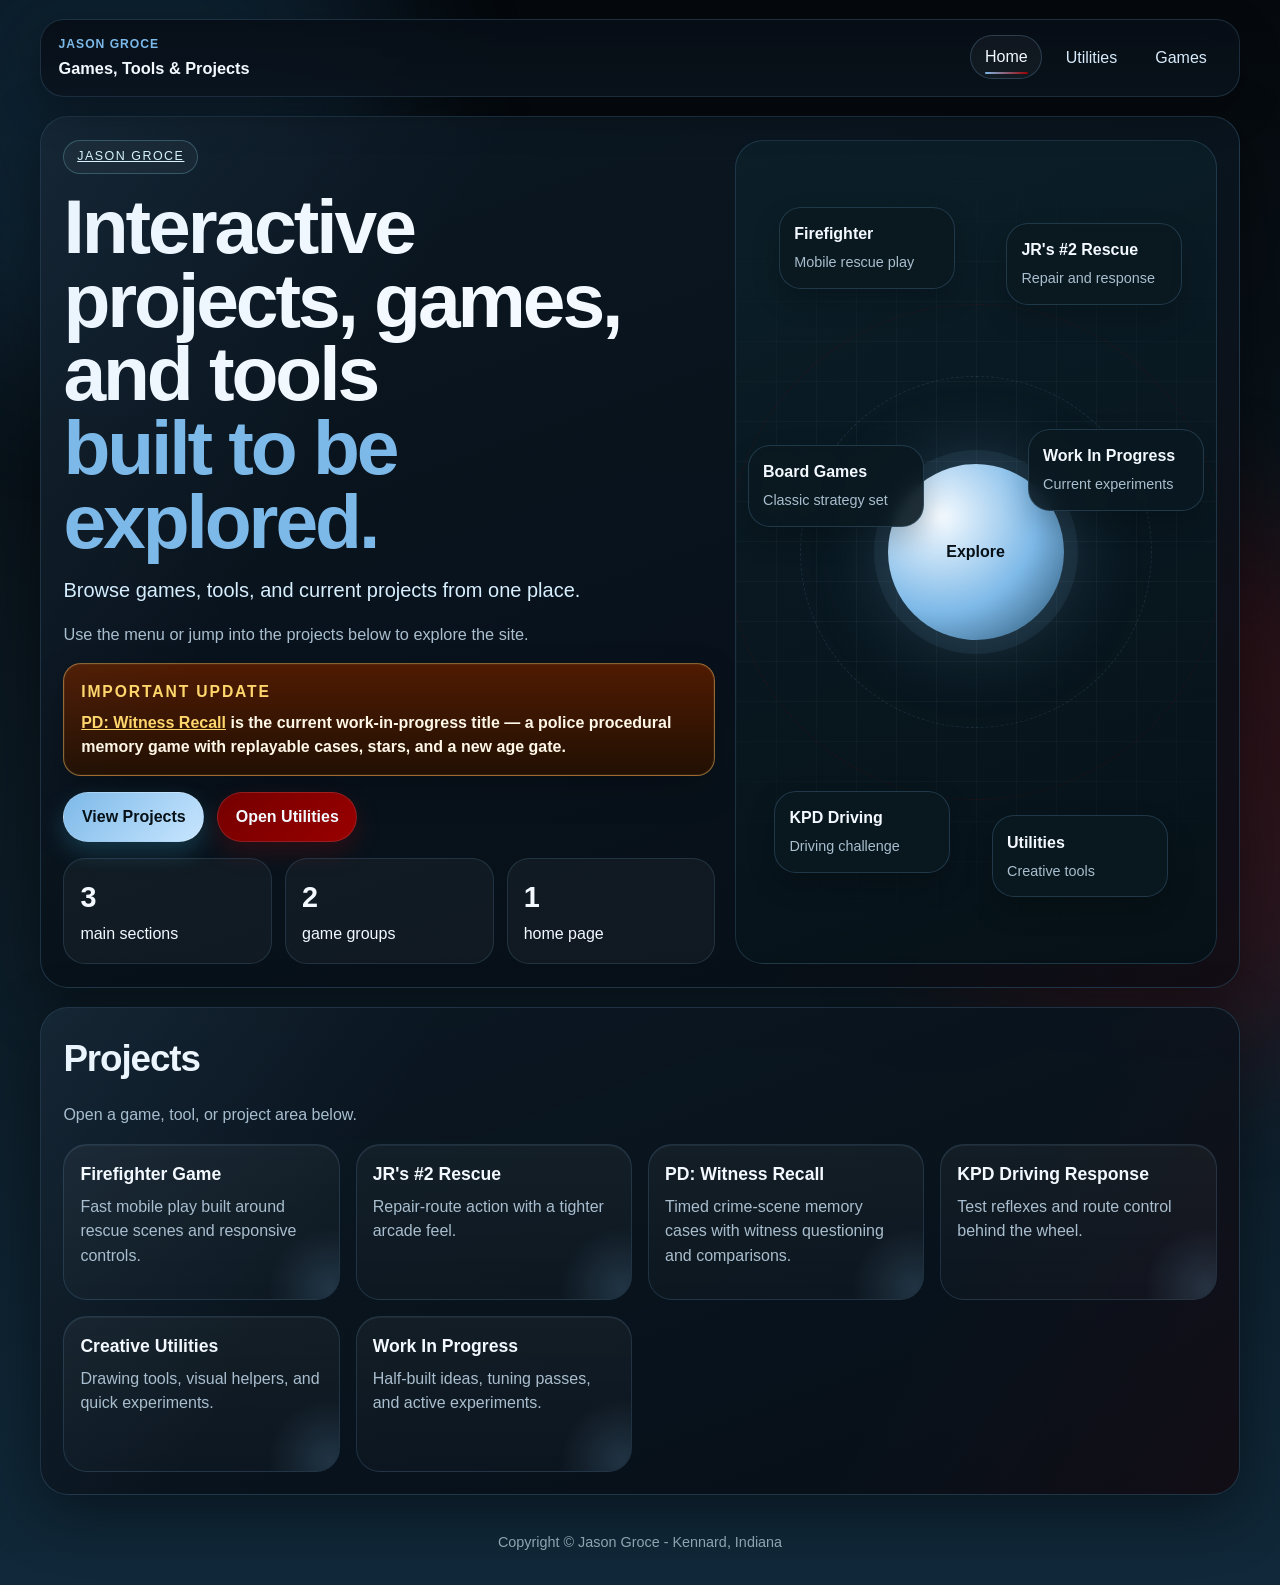
==== index.html @ 5be27816 "Update home nav and PD Witness Recall" ====
<!doctype html>
<html lang="en">
  <head>
    <meta charset="UTF-8" />
    <meta name="viewport" content="width=device-width, initial-scale=1.0" />
    <title>Jason Groce | Work In Progress, Games, and Experiments</title>
    <link rel="stylesheet" href="assets/css/site.css?v=20260416" />
    <style>
      .home-shell {
        display: grid;
        gap: 1.2rem;
      }

      .hero {
        min-height: 78vh;
        display: grid;
        grid-template-columns: minmax(0, 1.15fr) minmax(280px, 0.85fr);
        gap: 1.2rem;
        align-items: stretch;
      }

      .hero-copy {
        display: grid;
        gap: 1rem;
        align-content: start;
      }

      .eyebrow {
        display: inline-flex;
        align-items: center;
        gap: 0.6rem;
        width: fit-content;
        padding: 0.4rem 0.8rem;
        border-radius: 999px;
        border: 1px solid rgba(140, 240, 255, 0.24);
        color: #ddf8ff;
        background: rgba(255, 255, 255, 0.04);
        text-transform: uppercase;
        letter-spacing: 0.12em;
        font-size: 0.78rem;
      }

      .hero h1 span {
        display: block;
        color: var(--accent);
      }

      .hero-actions {
        display: flex;
        flex-wrap: wrap;
        gap: 0.8rem;
      }

        .hero-note {
          max-width: 48rem;
          font-size: 1.02rem;
        }

        .update-card {
          display: grid;
          gap: 0.45rem;
          padding: 1rem 1.05rem;
          border-radius: 18px;
          border: 1px solid rgba(255, 204, 102, 0.45);
          background: linear-gradient(180deg, rgba(84, 28, 0, 0.95), rgba(34, 16, 3, 0.98));
          box-shadow: 0 0 0 1px rgba(255, 255, 255, 0.05) inset, 0 14px 34px rgba(0,0,0,0.22);
        }

        .update-card strong {
          font-size: 0.98rem;
          letter-spacing: 0.12em;
          text-transform: uppercase;
          color: #ffd66b;
        }

        .update-card span {
          color: #fff7e7;
          line-height: 1.5;
          font-weight: 700;
        }

        .update-card a {
          color: #ffd66b;
          text-decoration: underline;
        }

        .menu-group {
          position: relative;
        }

        .menu-group > a {
          display: inline-flex;
          align-items: center;
          gap: 0.35rem;
        }

        .submenu {
          position: absolute;
          top: calc(100% + 0.45rem);
          left: 0;
          min-width: 15rem;
          display: grid;
          gap: 0.35rem;
          padding: 0.65rem;
          border-radius: 14px;
          border: 1px solid rgba(255,255,255,0.08);
          background: rgba(8, 16, 28, 0.98);
          box-shadow: 0 18px 40px rgba(0,0,0,0.3);
          opacity: 0;
          visibility: hidden;
          transform: translateY(-4px);
          transition: opacity .16s ease, transform .16s ease, visibility .16s ease;
          z-index: 20;
        }

        .menu-group:hover .submenu,
        .menu-group:focus-within .submenu {
          opacity: 1;
          visibility: visible;
          transform: translateY(0);
        }

        .submenu a {
          padding: 0.5rem 0.65rem;
          border-radius: 10px;
          color: var(--text);
          text-decoration: none;
          background: rgba(255,255,255,0.04);
        }

        .submenu a:hover {
          background: rgba(134,213,255,0.12);
        }

      .signal-map {
        position: relative;
        min-height: 100%;
        border-radius: 28px;
        background:
          radial-gradient(circle at 50% 48%, rgba(125, 185, 232, 0.12), transparent 0 10rem),
          linear-gradient(160deg, rgba(12, 31, 41, 0.95), rgba(6, 18, 24, 0.96));
        border: 1px solid rgba(125, 185, 232, 0.18);
        overflow: hidden;
      }

      .signal-map::before {
        content: "";
        position: absolute;
        inset: 0;
        background-image:
          linear-gradient(rgba(255,255,255,0.035) 1px, transparent 1px),
          linear-gradient(90deg, rgba(255,255,255,0.035) 1px, transparent 1px);
        background-size: 40px 40px;
        mask-image: radial-gradient(circle at center, #000 35%, transparent 88%);
      }

      .core-node {
        position: absolute;
        top: 50%;
        left: 50%;
        width: 11rem;
        height: 11rem;
        transform: translate(-50%, -50%);
        border-radius: 50%;
        display: grid;
        place-items: center;
        text-align: center;
        padding: 1rem;
        color: #061016;
        font-weight: 700;
        background:
          radial-gradient(circle at 30% 30%, #f6fbff, #7db9e8 55%, #234b68 100%);
        box-shadow: 0 0 0 14px rgba(125, 185, 232, 0.08), 0 0 80px rgba(125, 185, 232, 0.26);
        z-index: 2;
      }

      .orbit {
        position: absolute;
        inset: 50% auto auto 50%;
        width: 22rem;
        height: 22rem;
        transform: translate(-50%, -50%);
        border: 1px dashed rgba(125, 185, 232, 0.14);
        border-radius: 50%;
        animation: spin 18s linear infinite;
      }

      .orbit.two {
        width: 31rem;
        height: 31rem;
        animation-direction: reverse;
        animation-duration: 24s;
        border-color: rgba(153, 0, 0, 0.18);
      }

      .nav-pod {
        position: absolute;
        width: 11rem;
        padding: 0.9rem;
        border-radius: 22px;
        text-decoration: none;
        color: var(--text);
        background: rgba(10, 25, 33, 0.9);
        border: 1px solid rgba(125, 185, 232, 0.2);
        box-shadow: 0 12px 28px rgba(0, 0, 0, 0.2);
        z-index: 3;
        backdrop-filter: blur(6px);
        transition: transform 180ms ease, border-color 180ms ease, background 180ms ease;
      }

      .nav-pod:hover {
        transform: scale(1.04);
        border-color: rgba(125, 185, 232, 0.5);
        background: rgba(17, 39, 50, 0.96);
      }

      .nav-pod strong {
        display: block;
        margin-bottom: 0.25rem;
        font-size: 1rem;
      }

      .nav-pod span {
        display: block;
        color: var(--muted);
        font-size: 0.9rem;
      }

      .pod-1 { top: 8%; left: 9%; }
      .pod-2 { top: 10%; right: 7%; }
      .pod-3 { bottom: 11%; left: 8%; }
      .pod-4 { bottom: 8%; right: 10%; }
      .pod-5 { top: 37%; left: 2.5%; }
      .pod-6 { top: 35%; right: 2.5%; }

      .stack {
        display: grid;
        gap: 1rem;
      }

      .mini-grid {
        display: grid;
        grid-template-columns: repeat(auto-fit, minmax(180px, 1fr));
        gap: 0.9rem;
      }

      .stat-bar {
        display: grid;
        grid-template-columns: repeat(3, minmax(0, 1fr));
        gap: 0.8rem;
      }

      .stat {
        padding: 1rem;
        border-radius: 22px;
        background: rgba(255,255,255,0.04);
        border: 1px solid rgba(125, 185, 232, 0.16);
      }

      .stat strong {
        display: block;
        font-size: 1.8rem;
        margin-bottom: 0.2rem;
      }

      .pulse {
        animation: pulse 2.8s ease-in-out infinite;
      }

      @keyframes spin {
        from { transform: translate(-50%, -50%) rotate(0deg); }
        to { transform: translate(-50%, -50%) rotate(360deg); }
      }

      @keyframes pulse {
        0%, 100% { transform: translateY(0); }
        50% { transform: translateY(-4px); }
      }

      @media (max-width: 920px) {
        .hero {
          grid-template-columns: 1fr;
        }

        .signal-map {
          min-height: 42rem;
        }

        .stat-bar {
          grid-template-columns: 1fr;
        }
      }

      @media (max-width: 640px) {
        .signal-map {
          min-height: 48rem;
        }

        .nav-pod {
          width: 9.2rem;
          padding: 0.8rem;
        }

        .pod-1 { top: 6%; left: 4%; }
        .pod-2 { top: 6%; right: 4%; }
        .pod-3 { bottom: 18%; left: 4%; }
        .pod-4 { bottom: 18%; right: 4%; }
        .pod-5 { top: 68%; left: 9%; }
        .pod-6 { top: 68%; right: 9%; }
      }
    </style>
  </head>
  <body>
    <main class="content home-shell">
      <header class="site-header">
        <a class="brand-lockup" href="index.html">
          <strong>Jason Groce</strong>
          <span>Games, Tools & Projects</span>
        </a>
          <nav class="site-menu" aria-label="Primary">
          <a class="menu-link active" href="index.html">Home</a>
          <a class="menu-link" href="utilities/index.html">Utilities</a>
          <div class="menu-group">
            <a class="menu-link" href="games/index.html">Games</a>
            <div class="submenu" aria-label="Games submenu">
              <a href="games/old-school-board-games/index.html">Free to Play Board Games</a>
              <a href="games/work-in-progress/index.html">Free to Play Online Games</a>
            </div>
          </div>
          </nav>
      </header>
      <section class="panel hero">
        <div class="hero-copy">
          <a class="eyebrow pulse" href="mailto:jason@jasongroce.com">Jason Groce</a>
          <h1>Interactive projects, games, and tools <span>built to be explored.</span></h1>
          <p class="subtitle">Browse games, tools, and current projects from one place.</p>
          <p class="hero-note">Use the menu or jump into the projects below to explore the site.</p>
          <div class="update-card" aria-label="Latest update">
            <strong>Important Update</strong>
            <span><a href="games/pd-witness-recall/index.html">PD: Witness Recall</a> is the current work-in-progress title — a police procedural memory game with replayable cases, stars, and a new age gate.</span>
          </div>
          <div class="hero-actions">
            <a class="btn" href="#launch-grid">View Projects</a>
            <a class="btn alt" href="utilities/index.html">Open Utilities</a>
          </div>
          <div class="stat-bar">
            <div class="stat"><strong>3</strong><span>main sections</span></div>
            <div class="stat"><strong>2</strong><span>game groups</span></div>
            <div class="stat"><strong>1</strong><span>home page</span></div>
          </div>
        </div>
        <div class="signal-map" aria-label="Animated site navigation map">
          <div class="orbit"></div>
          <div class="orbit two"></div>
          <div class="core-node">Explore</div>
          <a class="nav-pod pod-1" href="games/firefighter-game/mobile.html"><strong>Firefighter</strong><span>Mobile rescue play</span></a>
          <a class="nav-pod pod-2" href="games/game-01/index.html"><strong>JR's #2 Rescue</strong><span>Repair and response</span></a>
          <a class="nav-pod pod-3" href="Game2/index.html"><strong>KPD Driving</strong><span>Driving challenge</span></a>
          <a class="nav-pod pod-4" href="utilities/index.html"><strong>Utilities</strong><span>Creative tools</span></a>
          <a class="nav-pod pod-5" href="games/old-school-board-games/index.html"><strong>Board Games</strong><span>Classic strategy set</span></a>
          <a class="nav-pod pod-6" href="games/work-in-progress/index.html"><strong>Work In Progress</strong><span>Current experiments</span></a>
        </div>
      </section>

      <section class="panel stack" id="launch-grid">
        <h2>Projects</h2>
        <p>Open a game, tool, or project area below.</p>
        <div class="projects-grid">
          <a class="card" href="games/firefighter-game/mobile.html"><h3>Firefighter Game</h3><p>Fast mobile play built around rescue scenes and responsive controls.</p></a>
          <a class="card" href="games/game-01/index.html"><h3>JR's #2 Rescue</h3><p>Repair-route action with a tighter arcade feel.</p></a>
          <a class="card" href="games/pd-witness-recall/index.html"><h3>PD: Witness Recall</h3><p>Timed crime-scene memory cases with witness questioning and comparisons.</p></a>
          <a class="card" href="Game2/index.html"><h3>KPD Driving Response</h3><p>Test reflexes and route control behind the wheel.</p></a>
          <a class="card" href="utilities/index.html"><h3>Creative Utilities</h3><p>Drawing tools, visual helpers, and quick experiments.</p></a>
          <a class="card" href="games/work-in-progress/index.html"><h3>Work In Progress</h3><p>Half-built ideas, tuning passes, and active experiments.</p></a>
        </div>
      </section>

      <footer class="copyright">Copyright &copy; Jason Groce - Kennard, Indiana</footer>
    </main>
  </body>
</html>
---- assets/css/site.css ----
:root {
  --bg: #05090d;
  --bg-2: #0b1821;
  --bg-3: #102839;
  --panel: rgba(7, 15, 23, 0.86);
  --panel-strong: rgba(10, 20, 30, 0.95);
  --text: #f3f9ff;
  --muted: #a9bece;
  --line: rgba(107, 165, 204, 0.24);
  --accent: #7db9e8;
  --accent-2: #c8e6ff;
  --accent-3: #990000;
  --shadow: 0 18px 60px rgba(0, 0, 0, 0.42);
}

* { box-sizing: border-box; }

html { scroll-behavior: smooth; }

body {
  margin: 0;
  min-height: 100vh;
  font-family: "Trebuchet MS", "Segoe UI", sans-serif;
  color: var(--text);
  background:
    radial-gradient(circle at 12% 18%, rgba(96, 165, 218, 0.19), transparent 0 24rem),
    radial-gradient(circle at 88% 14%, rgba(153, 0, 0, 0.16), transparent 0 22rem),
    radial-gradient(circle at 50% 100%, rgba(58, 114, 160, 0.16), transparent 0 24rem),
    linear-gradient(180deg, var(--bg), var(--bg-2) 48%, var(--bg-3));
  line-height: 1.55;
  overflow-x: hidden;
}

body::before,
body::after {
  content: "";
  position: fixed;
  inset: auto;
  width: 34rem;
  height: 34rem;
  border-radius: 50%;
  filter: blur(70px);
  opacity: 0.22;
  pointer-events: none;
  z-index: -1;
}

body::before {
  top: -10rem;
  left: -9rem;
  background: #2a6ea0;
  animation: driftA 14s ease-in-out infinite alternate;
}

body::after {
  right: -10rem;
  bottom: -10rem;
  background: #990000;
  animation: driftB 18s ease-in-out infinite alternate;
}

@keyframes driftA {
  from { transform: translate3d(0, 0, 0) scale(1); }
  to { transform: translate3d(4rem, 2rem, 0) scale(1.15); }
}

@keyframes driftB {
  from { transform: translate3d(0, 0, 0) scale(1); }
  to { transform: translate3d(-3rem, -2rem, 0) scale(1.12); }
}

.content {
  width: min(1200px, calc(100vw - 2rem));
  margin: 0 auto;
  padding: 1.2rem 0 2rem;
}

.panel {
  position: relative;
  overflow: hidden;
  background:
    linear-gradient(160deg, rgba(11, 24, 35, 0.98), rgba(7, 14, 22, 0.95));
  border: 1px solid var(--line);
  border-radius: 28px;
  padding: 1.4rem;
  box-shadow: var(--shadow);
  backdrop-filter: blur(10px);
  animation: riseIn 600ms ease both;
}

.panel::before {
  content: "";
  position: absolute;
  inset: 0;
  background:
    linear-gradient(120deg, rgba(125, 185, 232, 0.09), transparent 28%, transparent 72%, rgba(153, 0, 0, 0.08));
  pointer-events: none;
}

h1 {
  margin: 0;
  font-size: clamp(2.4rem, 6vw, 5rem);
  line-height: 0.96;
  letter-spacing: -0.04em;
}

h2 {
  margin: 0;
  font-size: clamp(1.4rem, 3vw, 2.3rem);
  letter-spacing: -0.03em;
}

h3 {
  margin: 0;
  font-size: 1.1rem;
}

p {
  margin: 0;
  color: var(--muted);
}

.subtitle {
  color: #d7efff;
  font-size: clamp(1rem, 2vw, 1.25rem);
}

.projects-grid {
  display: grid;
  grid-template-columns: repeat(auto-fit, minmax(220px, 1fr));
  gap: 1rem;
}

.site-shell {
  display: grid;
  gap: 1rem;
}

.site-header {
  position: sticky;
  top: 0.85rem;
  z-index: 30;
  display: flex;
  align-items: center;
  justify-content: space-between;
  gap: 1rem;
  padding: 0.95rem 1.1rem;
  border-radius: 24px;
  background: linear-gradient(180deg, rgba(7, 14, 22, 0.92), rgba(10, 19, 29, 0.84));
  border: 1px solid rgba(125, 185, 232, 0.18);
  box-shadow: 0 14px 40px rgba(0, 0, 0, 0.28);
  backdrop-filter: blur(16px);
}

.brand-lockup {
  display: grid;
  gap: 0.1rem;
  text-decoration: none;
  color: var(--text);
}

.brand-lockup strong {
  letter-spacing: 0.08em;
  text-transform: uppercase;
  font-size: 0.76rem;
  color: var(--accent);
}

.brand-lockup span {
  font-size: 1.02rem;
  font-weight: 700;
}

.site-menu {
  display: flex;
  flex-wrap: wrap;
  justify-content: flex-end;
  gap: 0.55rem;
}

.menu-link {
  position: relative;
  text-decoration: none;
  color: #d7ebfb;
  padding: 0.55rem 0.85rem;
  border-radius: 999px;
  border: 1px solid transparent;
  transition: color 140ms ease, border-color 140ms ease, background 140ms ease, transform 140ms ease;
}

.menu-link:hover,
.menu-link.active {
  color: var(--text);
  transform: translateY(-1px);
  border-color: rgba(125, 185, 232, 0.24);
  background: rgba(255, 255, 255, 0.04);
}

.menu-link.active::after {
  content: "";
  position: absolute;
  left: 0.85rem;
  right: 0.85rem;
  bottom: 0.28rem;
  height: 2px;
  border-radius: 999px;
  background: linear-gradient(90deg, var(--accent), var(--accent-3));
}

.menu-link:focus-visible,
.brand-lockup:focus-visible,
.btn:focus-visible,
.card:focus-visible,
button:focus-visible,
select:focus-visible,
input:focus-visible,
textarea:focus-visible {
  outline: 3px solid rgba(200, 230, 255, 0.92);
  outline-offset: 3px;
}

.card {
  position: relative;
  display: block;
  text-decoration: none;
  color: var(--text);
  background: linear-gradient(180deg, rgba(255,255,255,0.045), rgba(255,255,255,0.018));
  border: 1px solid rgba(125, 185, 232, 0.16);
  border-radius: 24px;
  padding: 1rem;
  min-height: 156px;
  box-shadow: inset 0 1px 0 rgba(255,255,255,0.06);
  transition: transform 160ms ease, border-color 160ms ease, box-shadow 160ms ease, background 160ms ease;
  overflow: hidden;
  animation: riseIn 650ms ease both;
}

.card::after {
  content: "";
  position: absolute;
  inset: auto -20% -35% auto;
  width: 8rem;
  height: 8rem;
  border-radius: 50%;
  background: radial-gradient(circle, rgba(125, 185, 232, 0.18), transparent 68%);
  transition: transform 180ms ease;
}

.card:hover {
  transform: translateY(-4px) scale(1.01);
  border-color: rgba(125, 185, 232, 0.42);
  box-shadow: 0 18px 40px rgba(0, 0, 0, 0.26);
  background: linear-gradient(180deg, rgba(255,255,255,0.09), rgba(255,255,255,0.03));
}

.card:hover::after {
  transform: scale(1.15);
}

.card h3 {
  margin-bottom: 0.4rem;
}

.card p {
  color: var(--muted);
}

.btn {
  display: inline-flex;
  align-items: center;
  gap: 0.5rem;
  text-decoration: none;
  color: #061016;
  background: linear-gradient(135deg, var(--accent), var(--accent-2));
  border: 1px solid rgba(255,255,255,0.12);
  border-radius: 999px;
  padding: 0.7rem 1.1rem;
  font-weight: 700;
  box-shadow: 0 10px 24px rgba(58, 175, 217, 0.24);
  transition: transform 140ms ease, box-shadow 140ms ease, filter 140ms ease;
}

.btn:hover {
  transform: translateY(-2px);
  filter: brightness(1.03);
  box-shadow: 0 16px 28px rgba(58, 175, 217, 0.32);
}

.btn.alt {
  color: var(--text);
  background: linear-gradient(135deg, #750000, var(--accent-3));
  box-shadow: 0 10px 24px rgba(153, 0, 0, 0.24);
}

.copyright {
  margin-top: 1rem;
  text-align: center;
  font-size: 0.9rem;
  color: rgba(205, 227, 239, 0.72);
}

@keyframes riseIn {
  from {
    opacity: 0;
    transform: translateY(14px);
  }
  to {
    opacity: 1;
    transform: translateY(0);
  }
}

@media (max-width: 820px) {
  .site-header {
    align-items: start;
    flex-direction: column;
  }

  .site-menu {
    justify-content: flex-start;
  }
}

@media (prefers-reduced-motion: reduce) {
  *,
  *::before,
  *::after {
    animation-duration: 0.01ms !important;
    animation-iteration-count: 1 !important;
    transition-duration: 0.01ms !important;
    scroll-behavior: auto !important;
  }
}
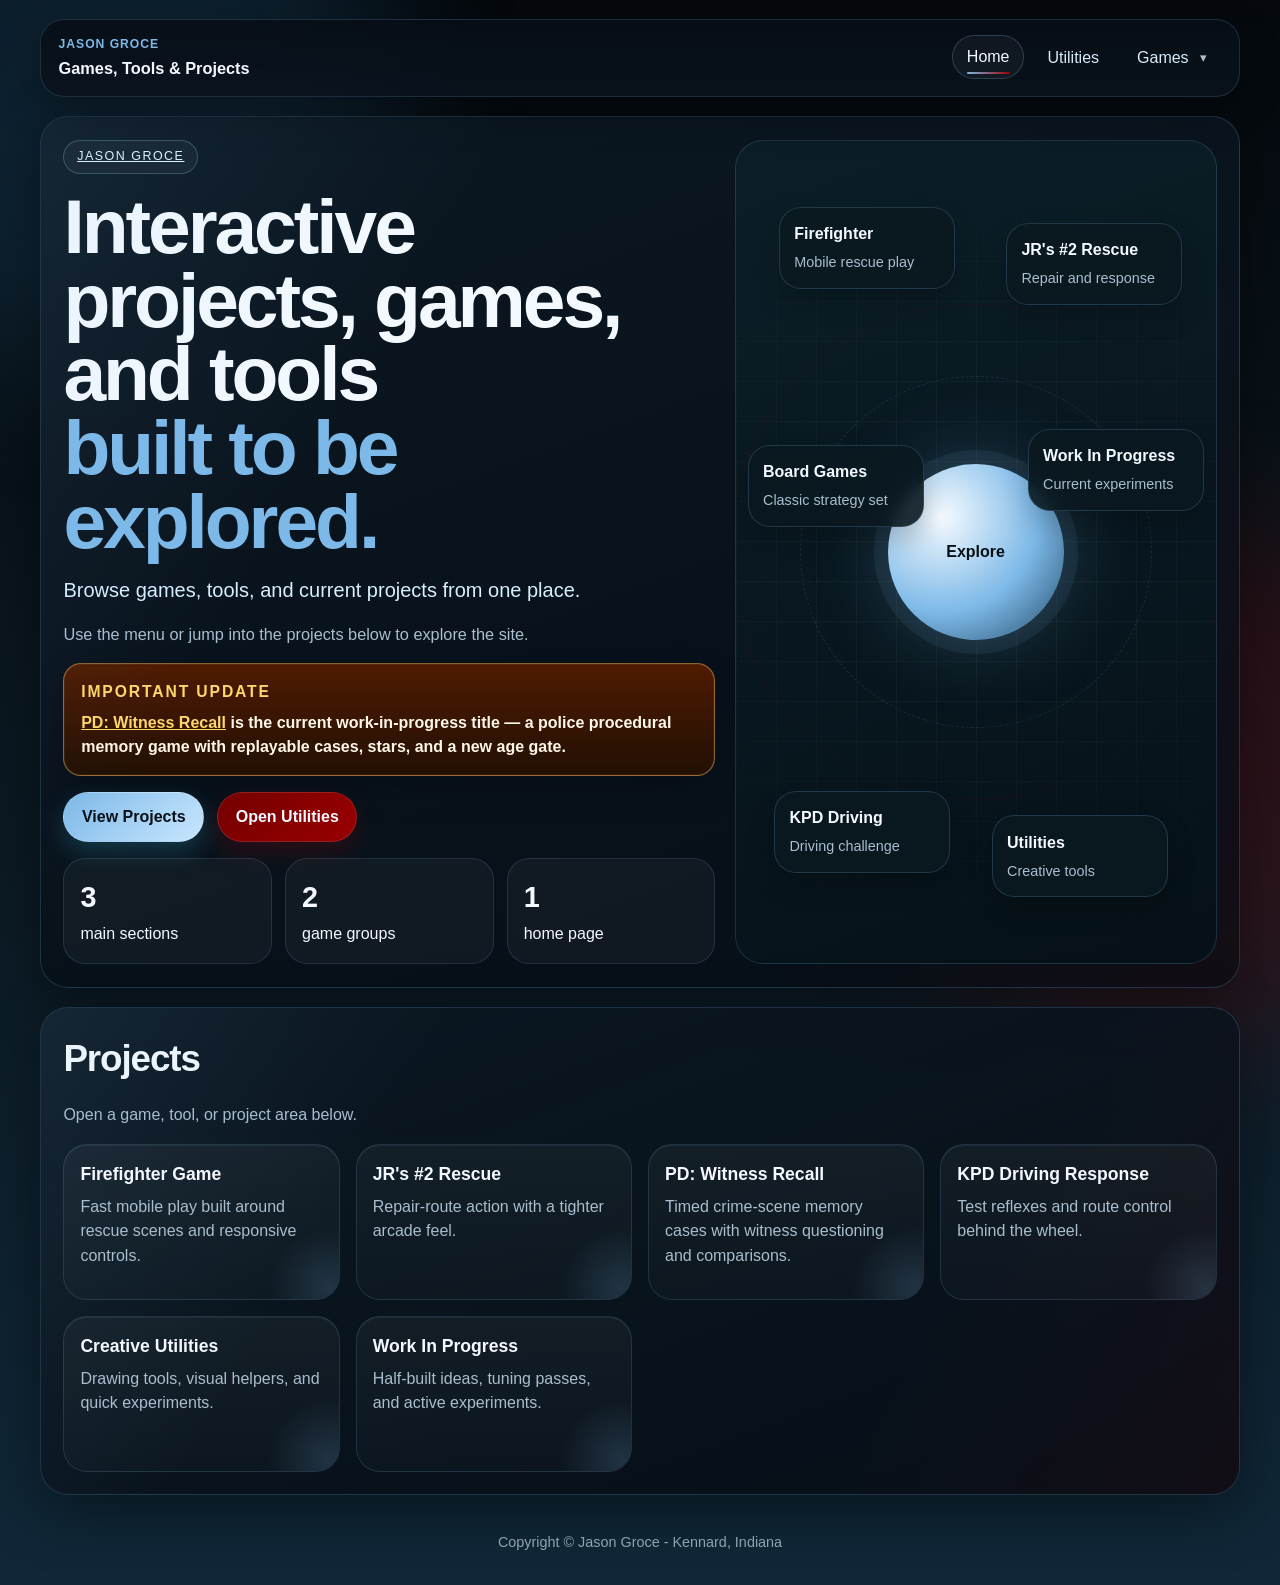
==== commit 8ef23c57: "Standardize game navigation labels" ====
--- a/index.html
+++ b/index.html
@@ -323,8 +323,8 @@
           <div class="menu-group">
             <a class="menu-link" href="games/index.html">Games</a>
             <div class="submenu" aria-label="Games submenu">
-              <a href="games/old-school-board-games/index.html">Free to Play Board Games</a>
-              <a href="games/work-in-progress/index.html">Free to Play Online Games</a>
+              <a href="games/old-school-board-games/index.html">Board Games</a>
+              <a href="games/work-in-progress/index.html">Web Based Games</a>
             </div>
           </div>
           </nav>
--- a/assets/css/site.css
+++ b/assets/css/site.css
@@ -178,6 +178,49 @@
   gap: 0.55rem;
 }
 
+.menu-group {
+  position: relative;
+}
+
+.menu-group > .menu-link::after {
+  content: "▾";
+  margin-left: 0.35rem;
+  font-size: 0.8em;
+  opacity: 0.8;
+}
+
+.submenu {
+  position: absolute;
+  top: calc(100% + 0.45rem);
+  right: 0;
+  min-width: 15rem;
+  display: none;
+  gap: 0.35rem;
+  padding: 0.65rem;
+  border-radius: 14px;
+  border: 1px solid rgba(255,255,255,0.08);
+  background: rgba(8, 16, 28, 0.98);
+  box-shadow: 0 18px 40px rgba(0,0,0,0.3);
+  z-index: 20;
+}
+
+.menu-group:hover .submenu,
+.menu-group:focus-within .submenu {
+  display: grid;
+}
+
+.submenu a {
+  padding: 0.5rem 0.65rem;
+  border-radius: 10px;
+  color: var(--text);
+  text-decoration: none;
+  background: rgba(255,255,255,0.04);
+}
+
+.submenu a:hover {
+  background: rgba(125, 185, 232, 0.12);
+}
+
 .menu-link {
   position: relative;
   text-decoration: none;
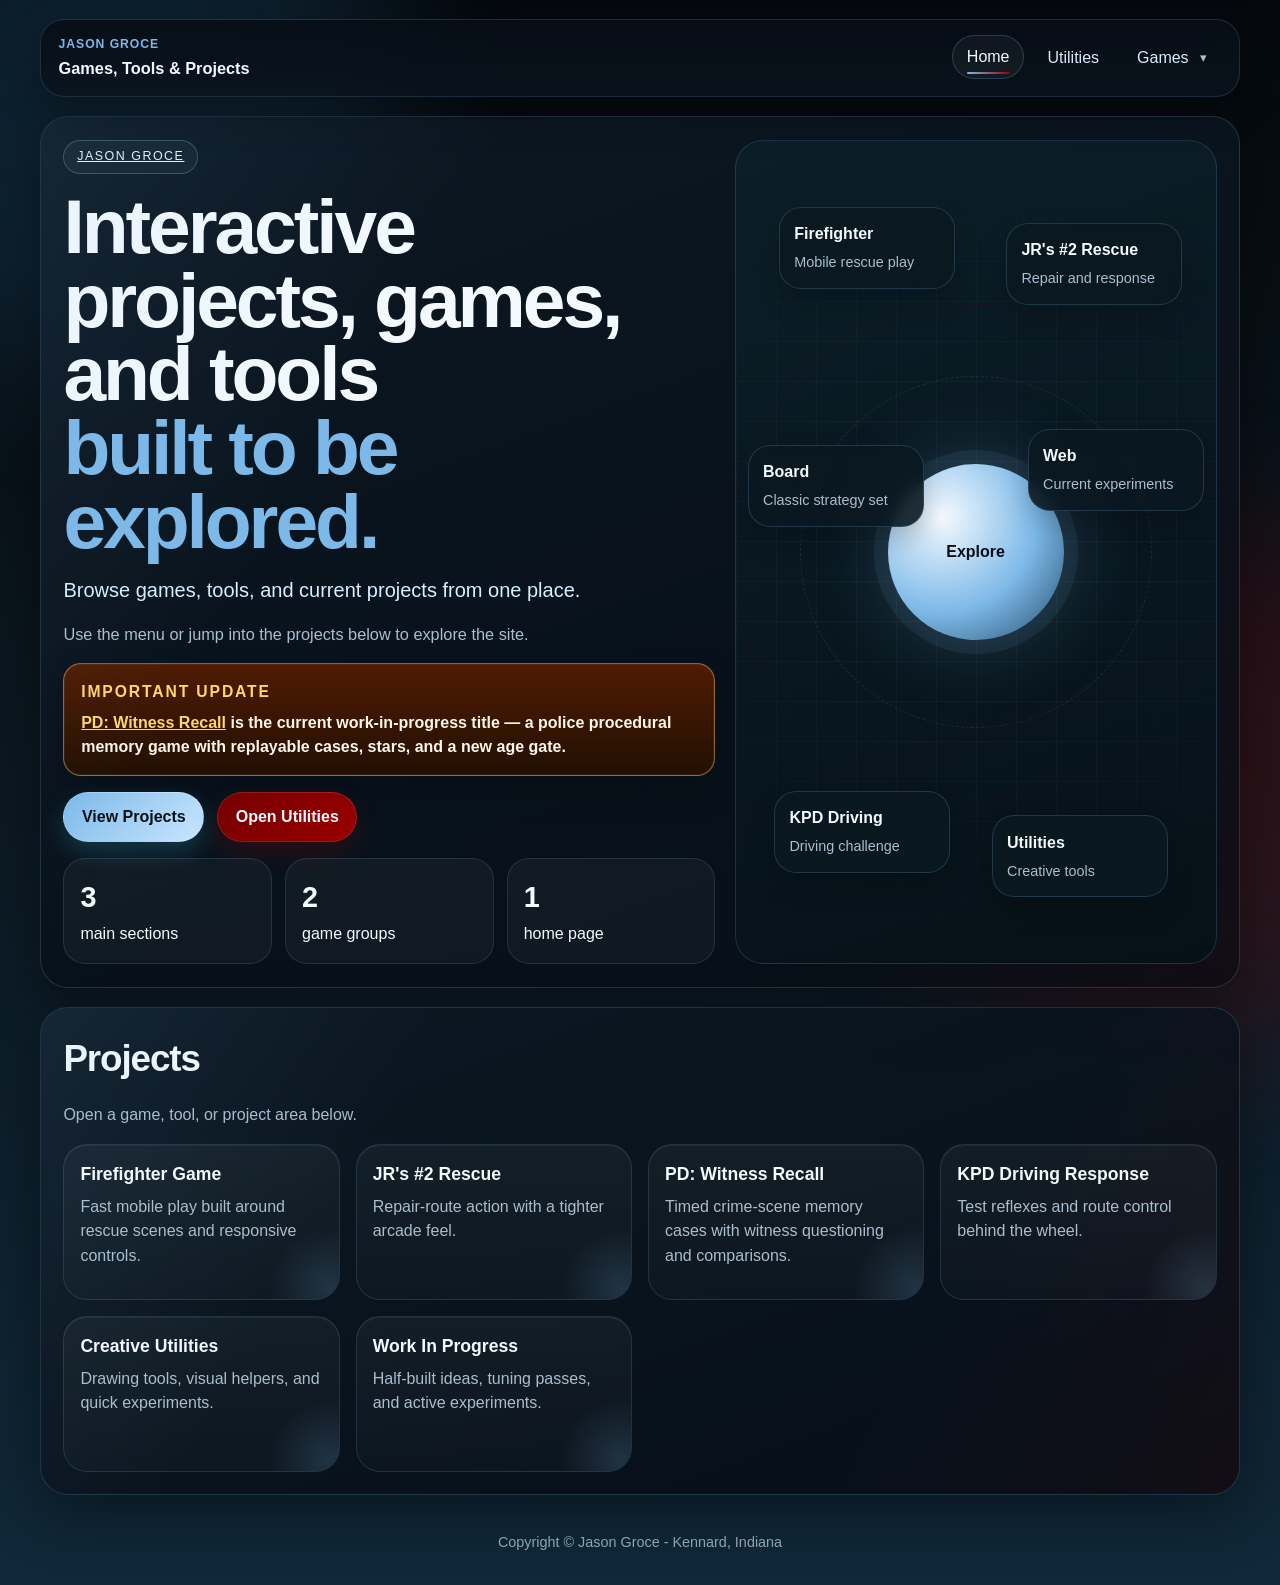
==== commit f2bb12d1: "Shorten games submenu labels" ====
--- a/index.html
+++ b/index.html
@@ -323,8 +323,8 @@
           <div class="menu-group">
             <a class="menu-link" href="games/index.html">Games</a>
             <div class="submenu" aria-label="Games submenu">
-              <a href="games/old-school-board-games/index.html">Board Games</a>
-              <a href="games/work-in-progress/index.html">Web Based Games</a>
+              <a href="games/old-school-board-games/index.html">Board</a>
+              <a href="games/work-in-progress/index.html">Web</a>
             </div>
           </div>
           </nav>
@@ -357,8 +357,8 @@
           <a class="nav-pod pod-2" href="games/game-01/index.html"><strong>JR's #2 Rescue</strong><span>Repair and response</span></a>
           <a class="nav-pod pod-3" href="Game2/index.html"><strong>KPD Driving</strong><span>Driving challenge</span></a>
           <a class="nav-pod pod-4" href="utilities/index.html"><strong>Utilities</strong><span>Creative tools</span></a>
-          <a class="nav-pod pod-5" href="games/old-school-board-games/index.html"><strong>Board Games</strong><span>Classic strategy set</span></a>
-          <a class="nav-pod pod-6" href="games/work-in-progress/index.html"><strong>Work In Progress</strong><span>Current experiments</span></a>
+          <a class="nav-pod pod-5" href="games/old-school-board-games/index.html"><strong>Board</strong><span>Classic strategy set</span></a>
+          <a class="nav-pod pod-6" href="games/work-in-progress/index.html"><strong>Web</strong><span>Current experiments</span></a>
         </div>
       </section>
 
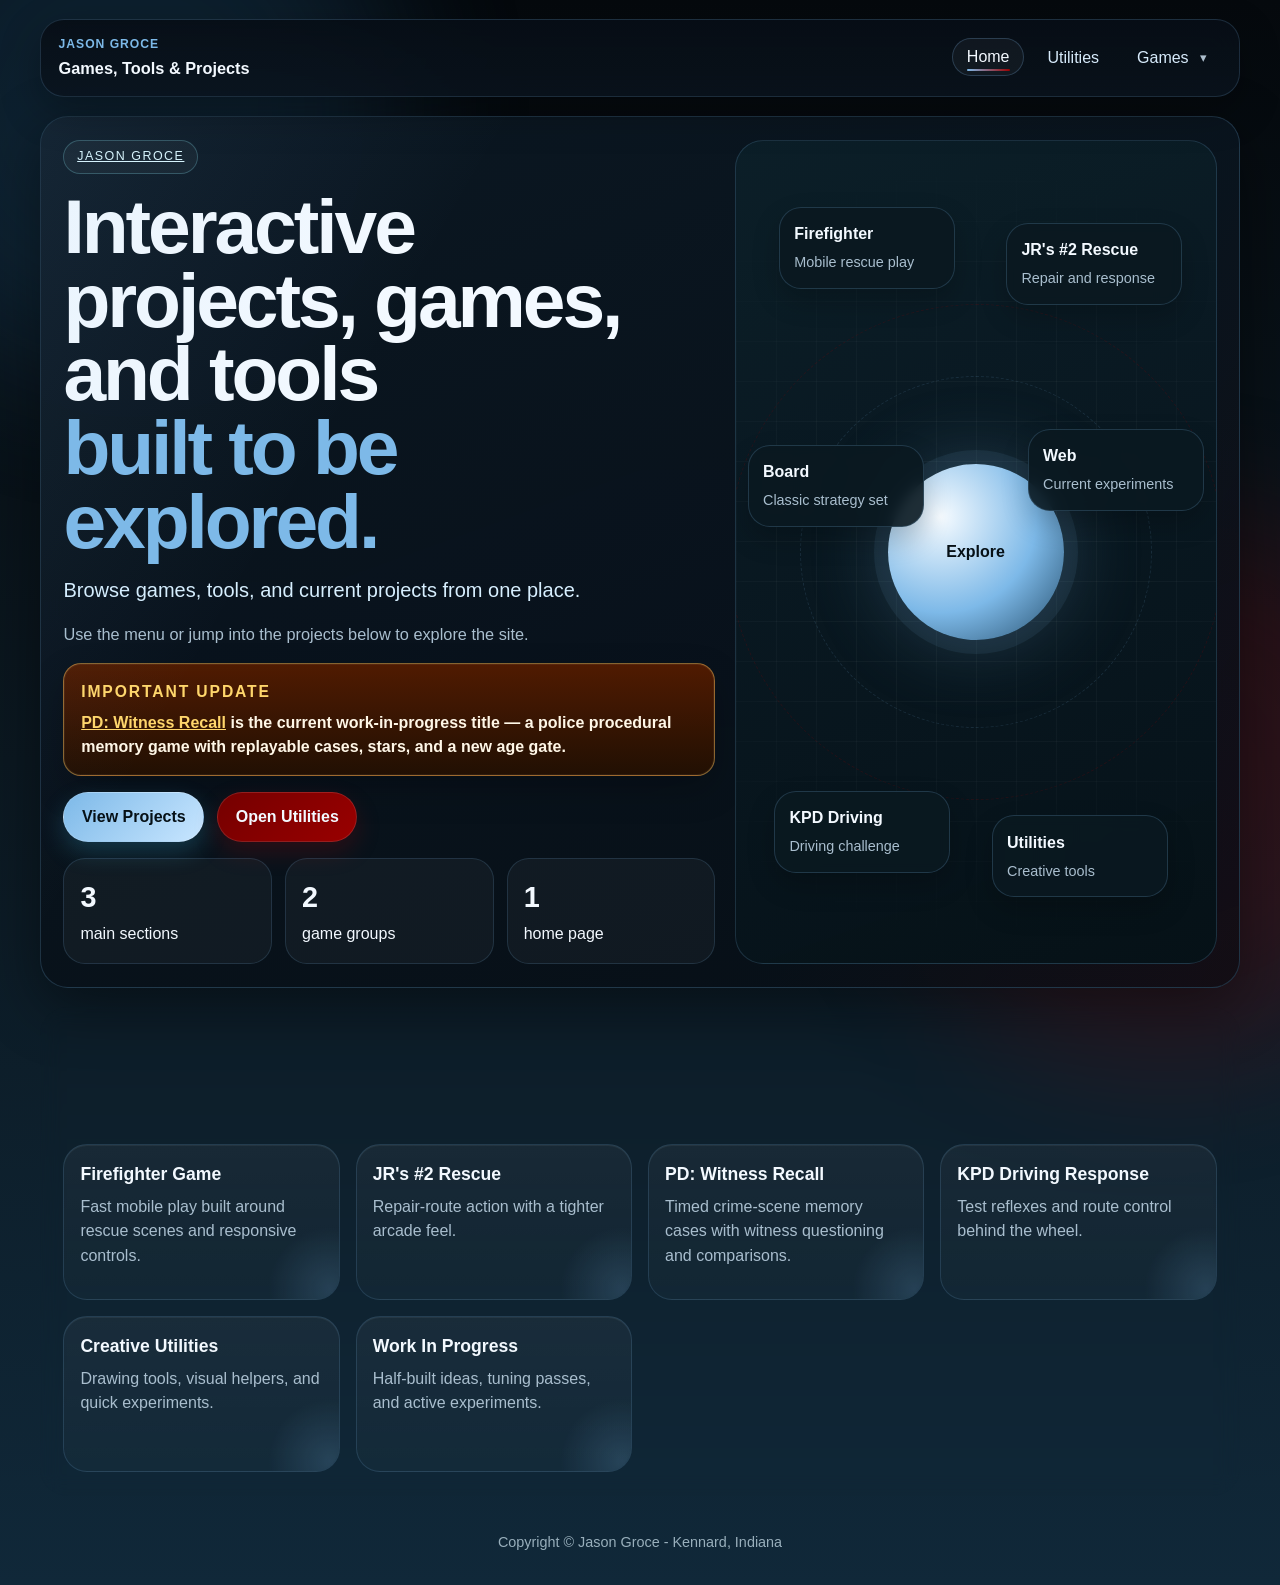
==== commit 8014dd10: "Make games submenu easier to click" ====
--- a/index.html
+++ b/index.html
@@ -86,6 +86,8 @@
 
         .menu-group {
           position: relative;
+          padding-bottom: 0.5rem;
+          margin-bottom: -0.5rem;
         }
 
         .menu-group > a {
@@ -96,7 +98,7 @@
 
         .submenu {
           position: absolute;
-          top: calc(100% + 0.45rem);
+          top: calc(100% + 0.1rem);
           left: 0;
           min-width: 15rem;
           display: grid;
@@ -111,6 +113,7 @@
           transform: translateY(-4px);
           transition: opacity .16s ease, transform .16s ease, visibility .16s ease;
           z-index: 20;
+          pointer-events: auto;
         }
 
         .menu-group:hover .submenu,
--- a/assets/css/site.css
+++ b/assets/css/site.css
@@ -175,11 +175,14 @@
   display: flex;
   flex-wrap: wrap;
   justify-content: flex-end;
+  align-items: center;
   gap: 0.55rem;
 }
 
 .menu-group {
   position: relative;
+  padding-bottom: 0.5rem;
+  margin-bottom: -0.5rem;
 }
 
 .menu-group > .menu-link::after {
@@ -191,7 +194,7 @@
 
 .submenu {
   position: absolute;
-  top: calc(100% + 0.45rem);
+  top: calc(100% + 0.1rem);
   right: 0;
   min-width: 15rem;
   display: none;
@@ -202,6 +205,7 @@
   background: rgba(8, 16, 28, 0.98);
   box-shadow: 0 18px 40px rgba(0,0,0,0.3);
   z-index: 20;
+  pointer-events: auto;
 }
 
 .menu-group:hover .submenu,
@@ -223,11 +227,16 @@
 
 .menu-link {
   position: relative;
+  display: inline-flex;
+  align-items: center;
+  justify-content: center;
   text-decoration: none;
   color: #d7ebfb;
   padding: 0.55rem 0.85rem;
+  min-height: 2.4rem;
   border-radius: 999px;
   border: 1px solid transparent;
+  line-height: 1;
   transition: color 140ms ease, border-color 140ms ease, background 140ms ease, transform 140ms ease;
 }
 
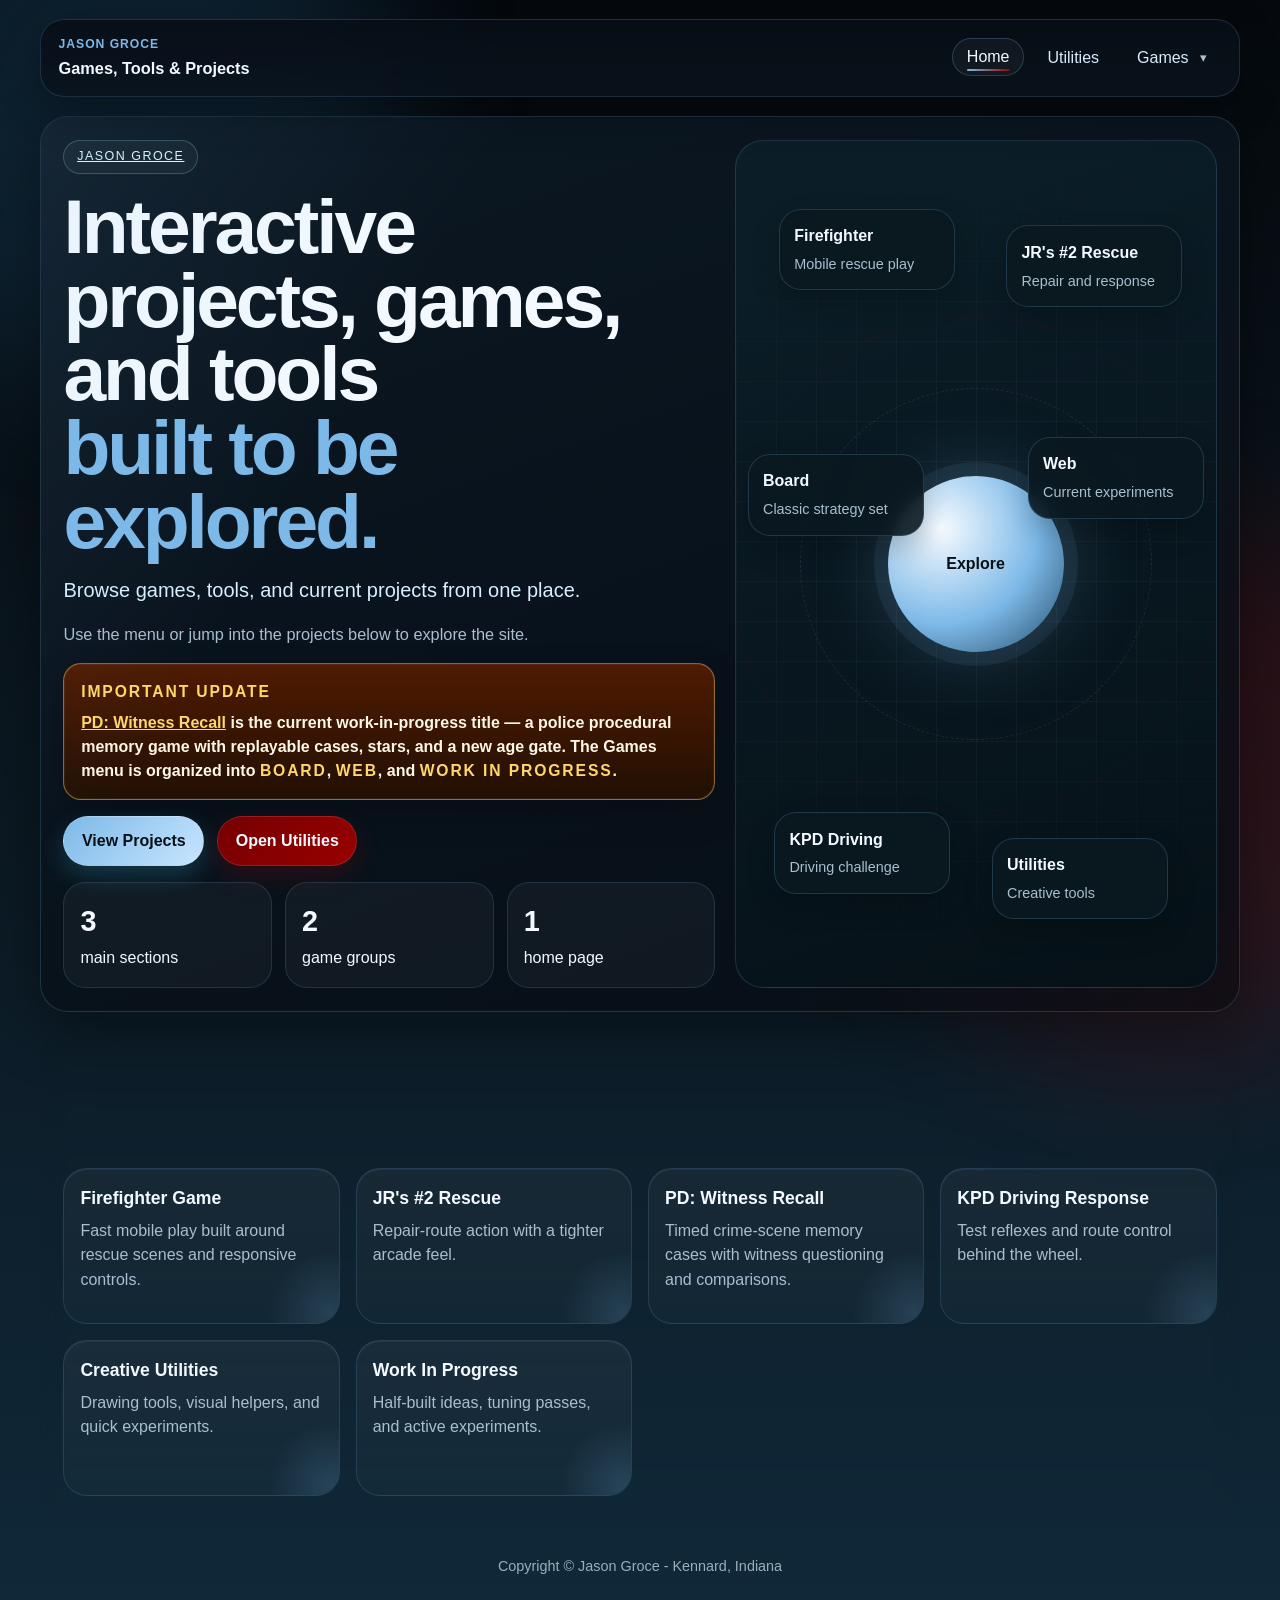
==== commit cb95b532: "Clarify live games navigation" ====
--- a/index.html
+++ b/index.html
@@ -340,7 +340,7 @@
           <p class="hero-note">Use the menu or jump into the projects below to explore the site.</p>
           <div class="update-card" aria-label="Latest update">
             <strong>Important Update</strong>
-            <span><a href="games/pd-witness-recall/index.html">PD: Witness Recall</a> is the current work-in-progress title — a police procedural memory game with replayable cases, stars, and a new age gate.</span>
+            <span><a href="games/pd-witness-recall/index.html">PD: Witness Recall</a> is the current work-in-progress title — a police procedural memory game with replayable cases, stars, and a new age gate. The Games menu is organized into <strong>Board</strong>, <strong>Web</strong>, and <strong>Work In Progress</strong>.</span>
           </div>
           <div class="hero-actions">
             <a class="btn" href="#launch-grid">View Projects</a>
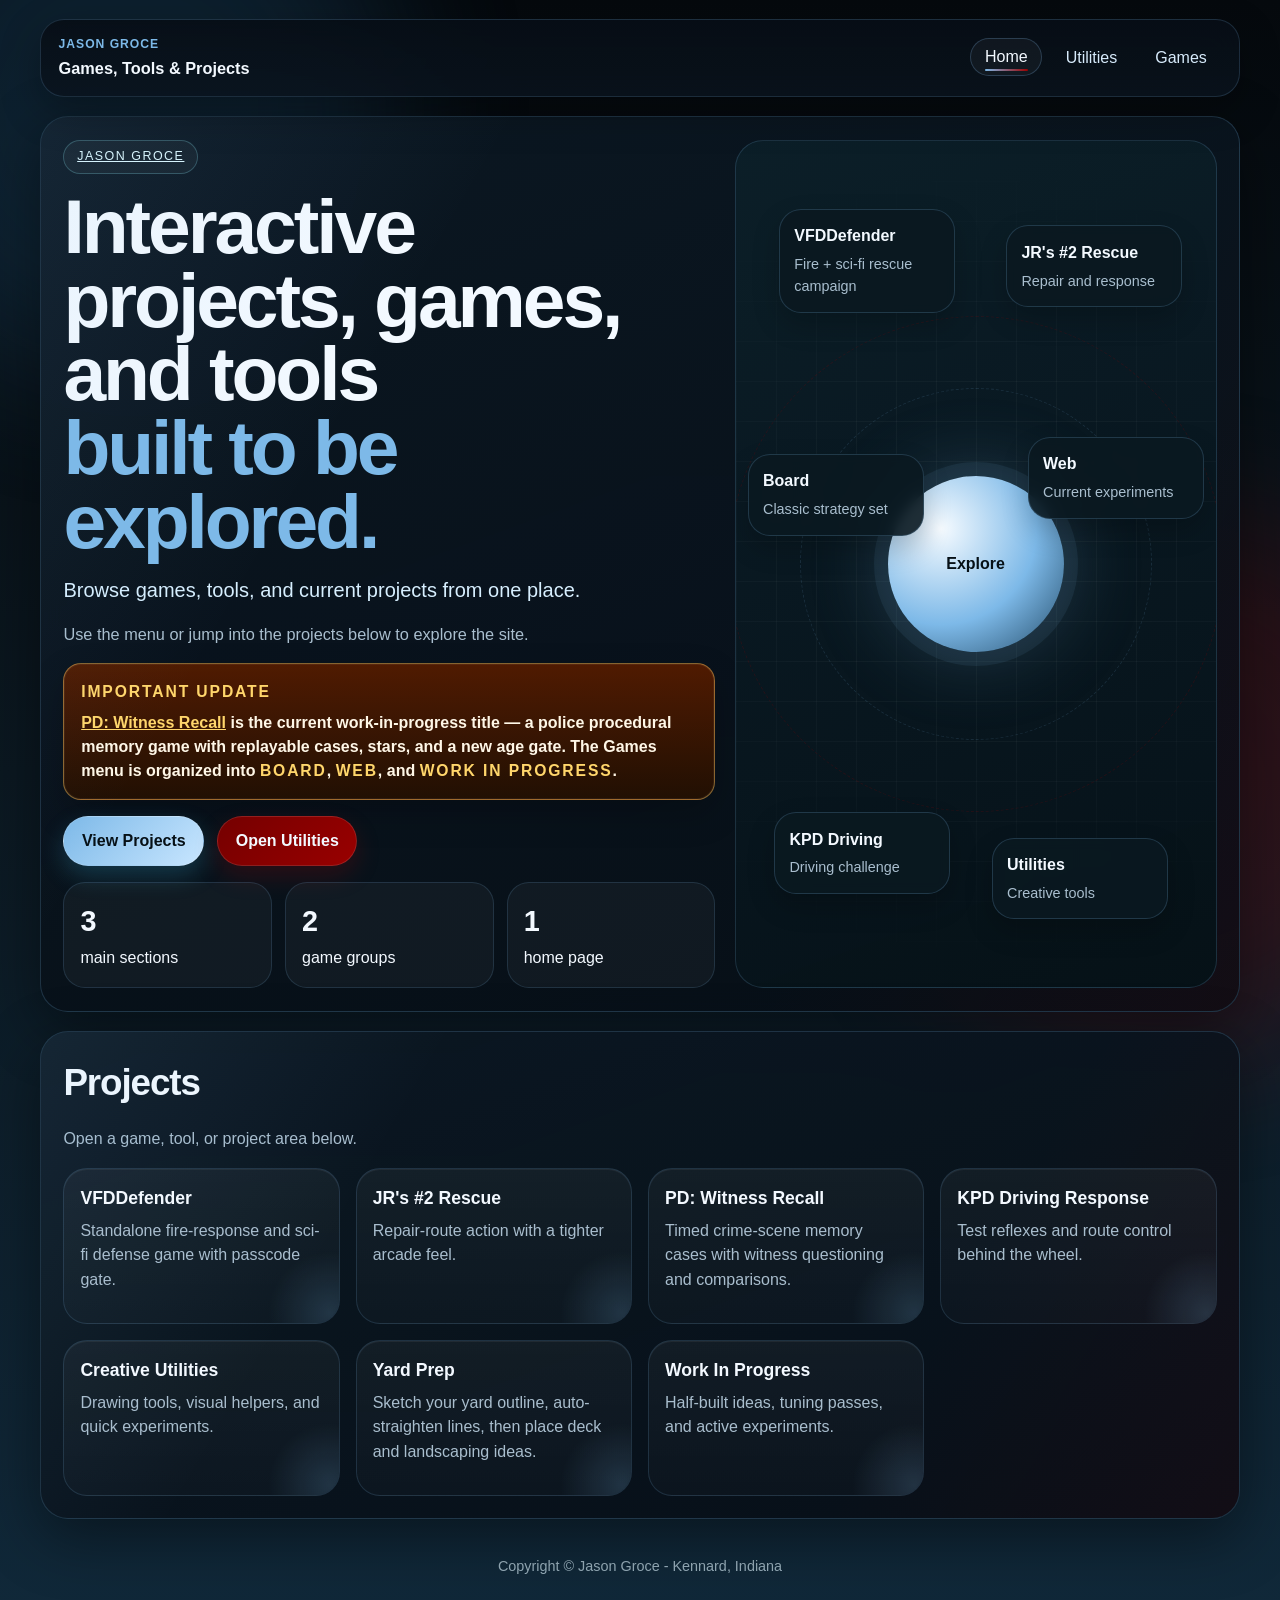
==== commit 9180da0e: "Add VFDDefender standalone with passcode gate" ====
--- a/index.html
+++ b/index.html
@@ -314,7 +314,7 @@
     </style>
   </head>
   <body>
-    <main class="content home-shell">
+<main class="content home-shell">
       <header class="site-header">
         <a class="brand-lockup" href="index.html">
           <strong>Jason Groce</strong>
@@ -323,13 +323,7 @@
           <nav class="site-menu" aria-label="Primary">
           <a class="menu-link active" href="index.html">Home</a>
           <a class="menu-link" href="utilities/index.html">Utilities</a>
-          <div class="menu-group">
-            <a class="menu-link" href="games/index.html">Games</a>
-            <div class="submenu" aria-label="Games submenu">
-              <a href="games/old-school-board-games/index.html">Board</a>
-              <a href="games/work-in-progress/index.html">Web</a>
-            </div>
-          </div>
+          <a class="menu-link" href="games/index.html">Games</a>
           </nav>
       </header>
       <section class="panel hero">
@@ -356,24 +350,25 @@
           <div class="orbit"></div>
           <div class="orbit two"></div>
           <div class="core-node">Explore</div>
-          <a class="nav-pod pod-1" href="games/firefighter-game/mobile.html"><strong>Firefighter</strong><span>Mobile rescue play</span></a>
+          <a class="nav-pod pod-1" href="games/vfddefender/index.html"><strong>VFDDefender</strong><span>Fire + sci-fi rescue campaign</span></a>
           <a class="nav-pod pod-2" href="games/game-01/index.html"><strong>JR's #2 Rescue</strong><span>Repair and response</span></a>
           <a class="nav-pod pod-3" href="Game2/index.html"><strong>KPD Driving</strong><span>Driving challenge</span></a>
           <a class="nav-pod pod-4" href="utilities/index.html"><strong>Utilities</strong><span>Creative tools</span></a>
           <a class="nav-pod pod-5" href="games/old-school-board-games/index.html"><strong>Board</strong><span>Classic strategy set</span></a>
           <a class="nav-pod pod-6" href="games/work-in-progress/index.html"><strong>Web</strong><span>Current experiments</span></a>
-        </div>
+</div>
       </section>
 
       <section class="panel stack" id="launch-grid">
         <h2>Projects</h2>
         <p>Open a game, tool, or project area below.</p>
         <div class="projects-grid">
-          <a class="card" href="games/firefighter-game/mobile.html"><h3>Firefighter Game</h3><p>Fast mobile play built around rescue scenes and responsive controls.</p></a>
+          <a class="card" href="games/vfddefender/index.html"><h3>VFDDefender</h3><p>Standalone fire-response and sci-fi defense game with passcode gate.</p></a>
           <a class="card" href="games/game-01/index.html"><h3>JR's #2 Rescue</h3><p>Repair-route action with a tighter arcade feel.</p></a>
           <a class="card" href="games/pd-witness-recall/index.html"><h3>PD: Witness Recall</h3><p>Timed crime-scene memory cases with witness questioning and comparisons.</p></a>
           <a class="card" href="Game2/index.html"><h3>KPD Driving Response</h3><p>Test reflexes and route control behind the wheel.</p></a>
           <a class="card" href="utilities/index.html"><h3>Creative Utilities</h3><p>Drawing tools, visual helpers, and quick experiments.</p></a>
+          <a class="card" href="utilities/yard-prep.html"><h3>Yard Prep</h3><p>Sketch your yard outline, auto-straighten lines, then place deck and landscaping ideas.</p></a>
           <a class="card" href="games/work-in-progress/index.html"><h3>Work In Progress</h3><p>Half-built ideas, tuning passes, and active experiments.</p></a>
         </div>
       </section>
@@ -383,3 +378,4 @@
   </body>
 </html>
 
+
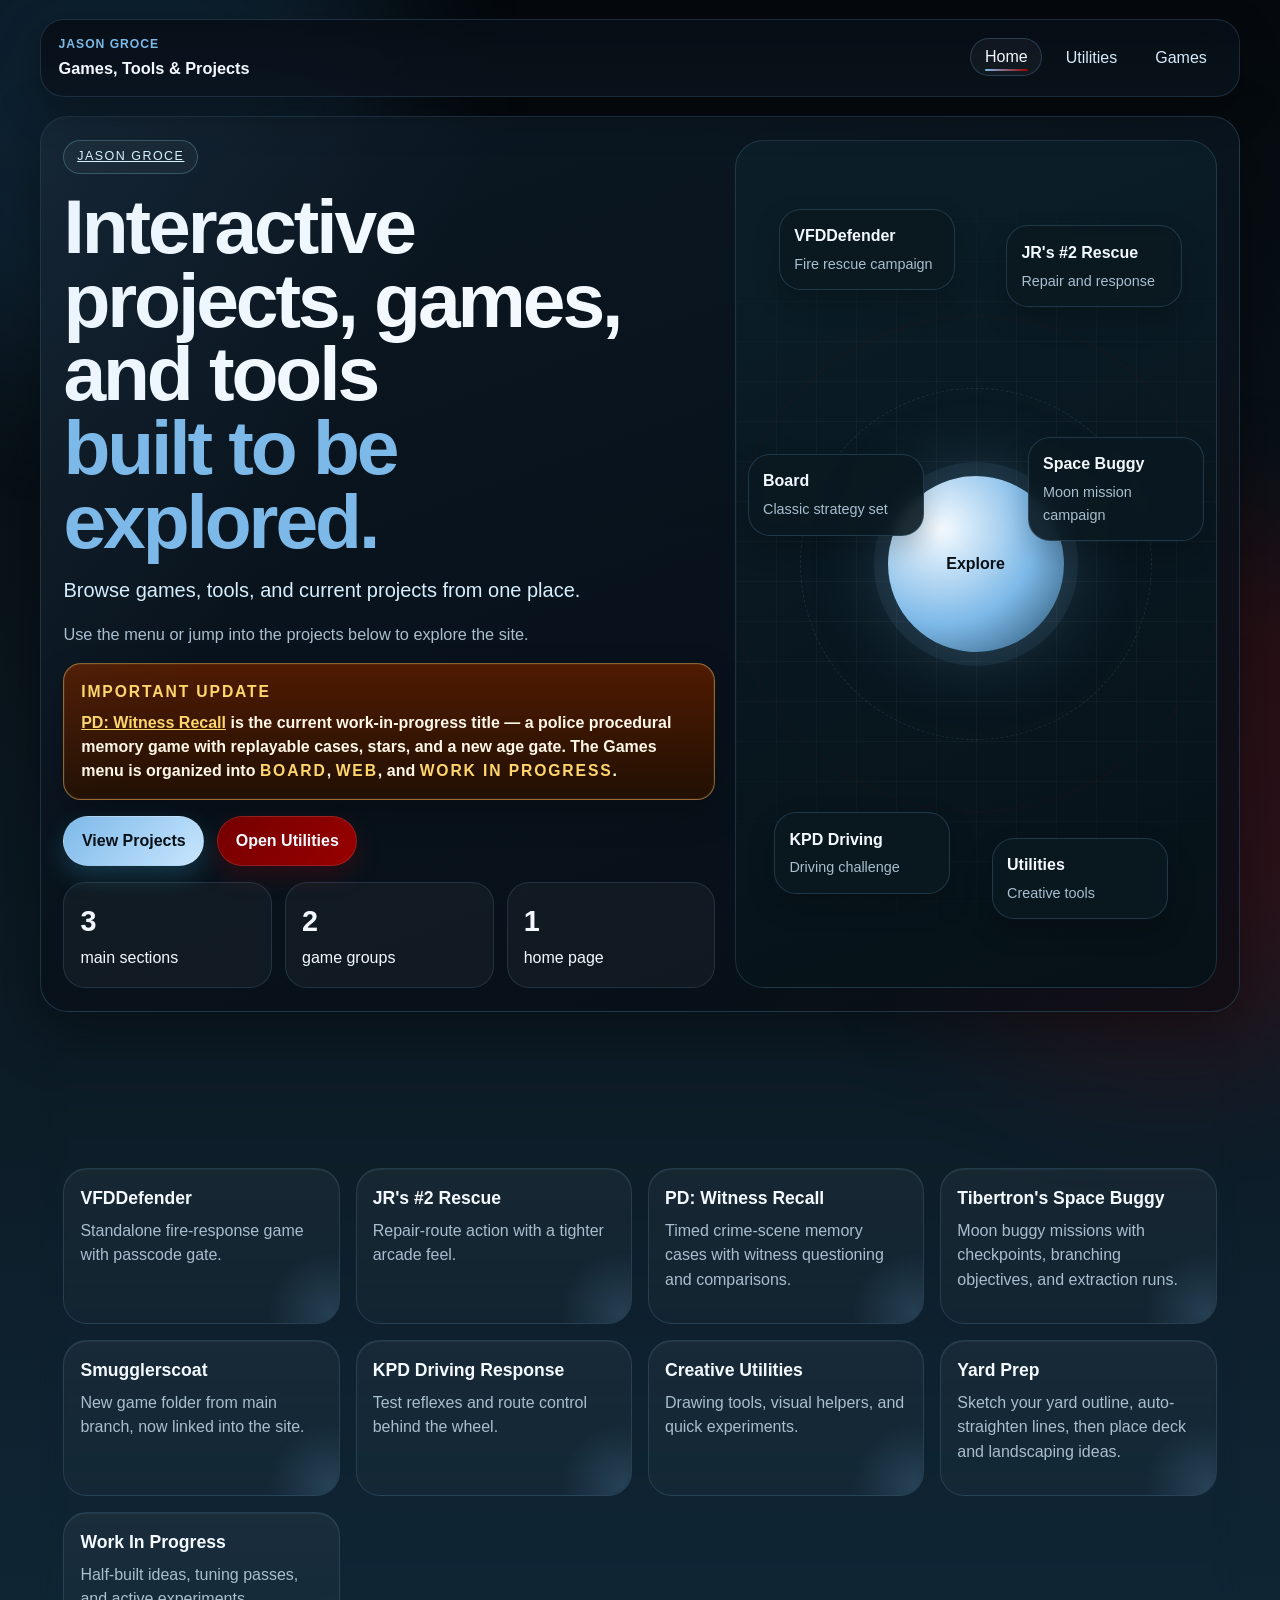
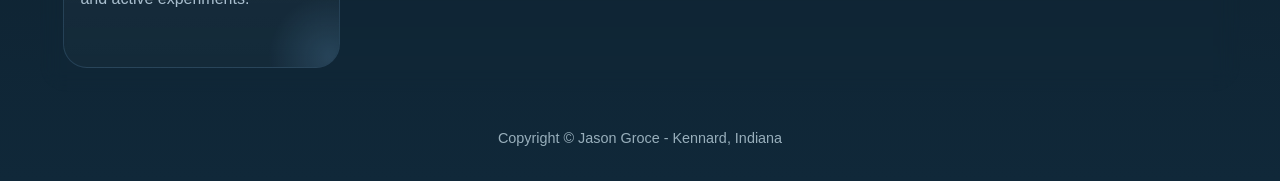
==== commit 39e55678: "Sync backup site to github.io-main" ====
--- a/index.html
+++ b/index.html
@@ -350,12 +350,12 @@
           <div class="orbit"></div>
           <div class="orbit two"></div>
           <div class="core-node">Explore</div>
-          <a class="nav-pod pod-1" href="games/vfddefender/index.html"><strong>VFDDefender</strong><span>Fire + sci-fi rescue campaign</span></a>
+      <a class="nav-pod pod-1" href="games/vfddefender/index.html"><strong>VFDDefender</strong><span>Fire rescue campaign</span></a>
           <a class="nav-pod pod-2" href="games/game-01/index.html"><strong>JR's #2 Rescue</strong><span>Repair and response</span></a>
           <a class="nav-pod pod-3" href="Game2/index.html"><strong>KPD Driving</strong><span>Driving challenge</span></a>
           <a class="nav-pod pod-4" href="utilities/index.html"><strong>Utilities</strong><span>Creative tools</span></a>
           <a class="nav-pod pod-5" href="games/old-school-board-games/index.html"><strong>Board</strong><span>Classic strategy set</span></a>
-          <a class="nav-pod pod-6" href="games/work-in-progress/index.html"><strong>Web</strong><span>Current experiments</span></a>
+          <a class="nav-pod pod-6" href="games/tibertrons-space-buggy/index.html"><strong>Space Buggy</strong><span>Moon mission campaign</span></a>
 </div>
       </section>
 
@@ -363,9 +363,11 @@
         <h2>Projects</h2>
         <p>Open a game, tool, or project area below.</p>
         <div class="projects-grid">
-          <a class="card" href="games/vfddefender/index.html"><h3>VFDDefender</h3><p>Standalone fire-response and sci-fi defense game with passcode gate.</p></a>
+      <a class="card" href="games/vfddefender/index.html"><h3>VFDDefender</h3><p>Standalone fire-response game with passcode gate.</p></a>
           <a class="card" href="games/game-01/index.html"><h3>JR's #2 Rescue</h3><p>Repair-route action with a tighter arcade feel.</p></a>
           <a class="card" href="games/pd-witness-recall/index.html"><h3>PD: Witness Recall</h3><p>Timed crime-scene memory cases with witness questioning and comparisons.</p></a>
+          <a class="card" href="games/tibertrons-space-buggy/index.html"><h3>Tibertron's Space Buggy</h3><p>Moon buggy missions with checkpoints, branching objectives, and extraction runs.</p></a>
+          <a class="card" href="games/smugglerscoat/index.html"><h3>Smugglerscoat</h3><p>New game folder from main branch, now linked into the site.</p></a>
           <a class="card" href="Game2/index.html"><h3>KPD Driving Response</h3><p>Test reflexes and route control behind the wheel.</p></a>
           <a class="card" href="utilities/index.html"><h3>Creative Utilities</h3><p>Drawing tools, visual helpers, and quick experiments.</p></a>
           <a class="card" href="utilities/yard-prep.html"><h3>Yard Prep</h3><p>Sketch your yard outline, auto-straighten lines, then place deck and landscaping ideas.</p></a>
@@ -377,5 +379,3 @@
     </main>
   </body>
 </html>
-
-
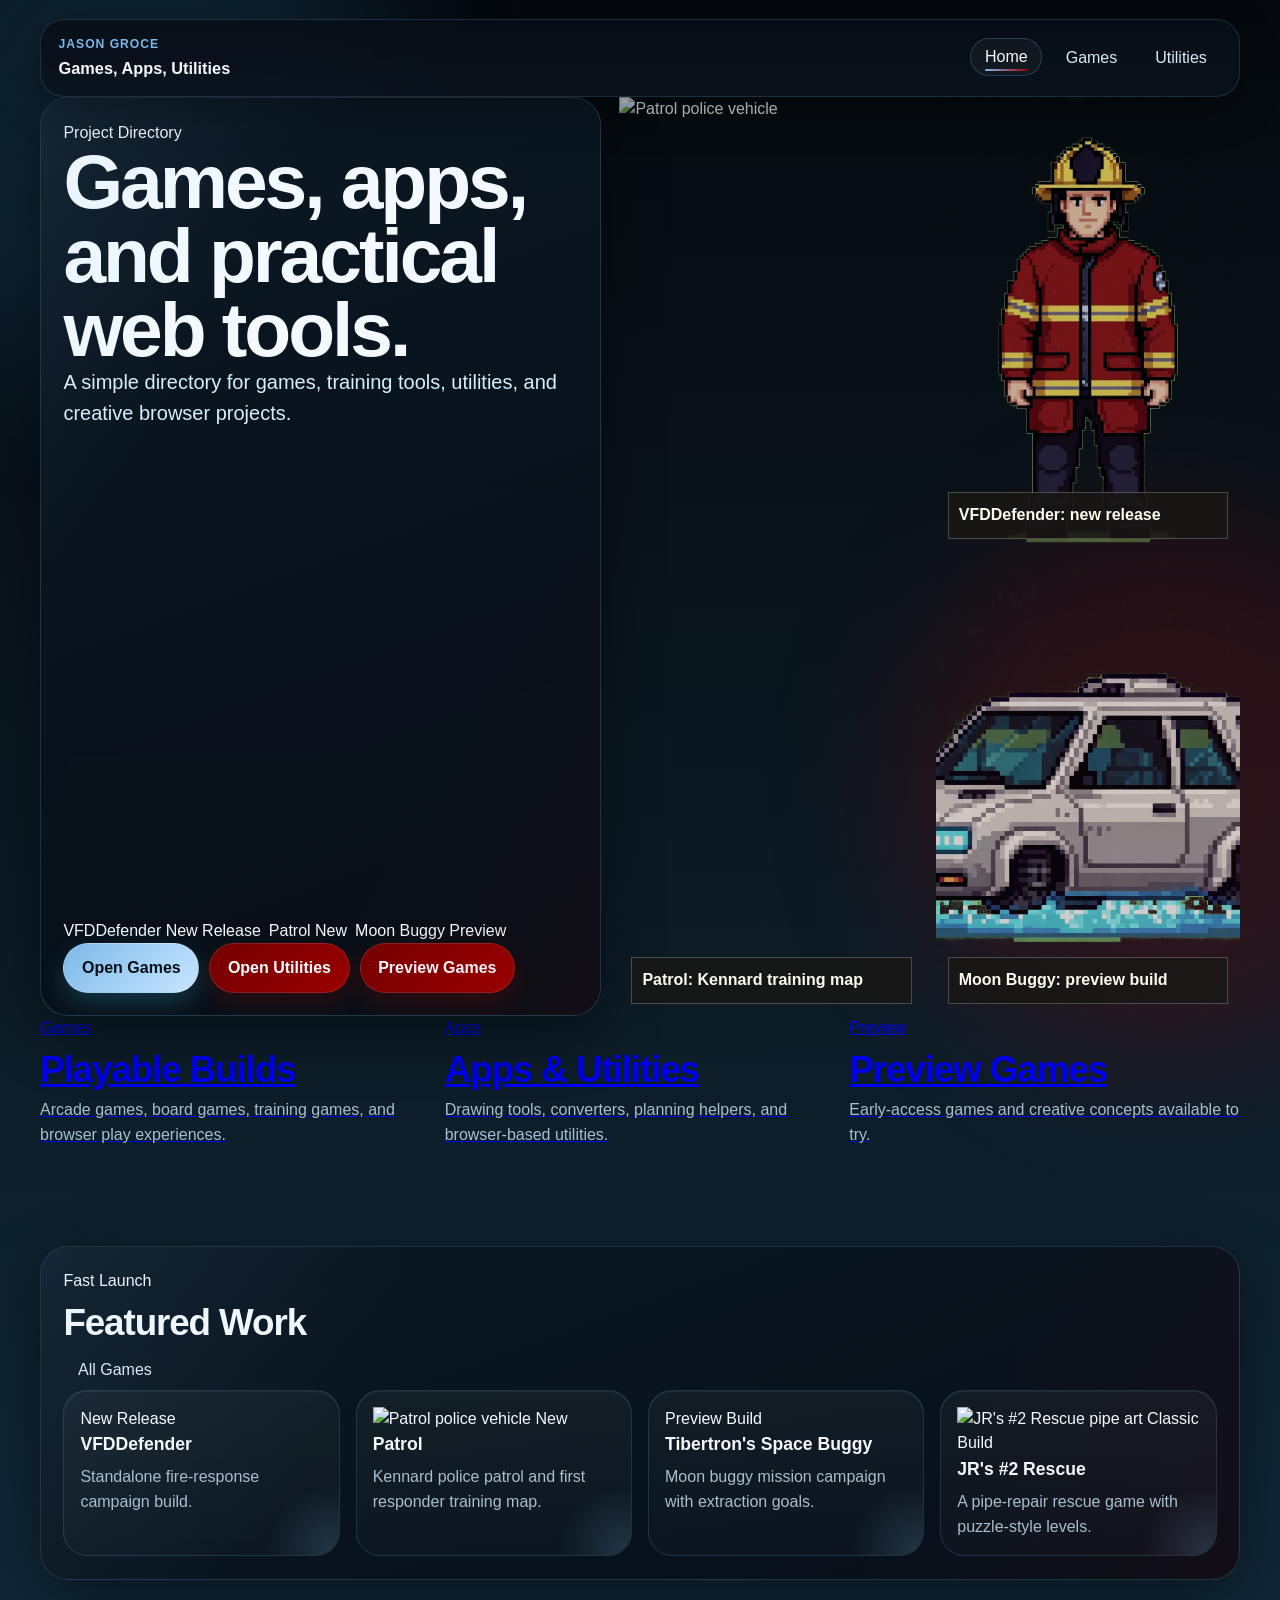
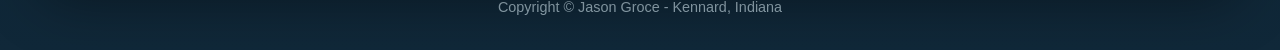
==== commit 33f7194d: "Polish public site copy" ====
--- a/index.html
+++ b/index.html
@@ -3,375 +3,206 @@
   <head>
     <meta charset="UTF-8" />
     <meta name="viewport" content="width=device-width, initial-scale=1.0" />
-    <title>Jason Groce | Work In Progress, Games, and Experiments</title>
-    <link rel="stylesheet" href="assets/css/site.css?v=20260416" />
+    <title>Jason Groce | Games, Apps, and Utilities</title>
+    <link rel="stylesheet" href="assets/css/site.css?v=20260509" />
     <style>
-      .home-shell {
-        display: grid;
-        gap: 1.2rem;
-      }
-
-      .hero {
-        min-height: 78vh;
-        display: grid;
-        grid-template-columns: minmax(0, 1.15fr) minmax(280px, 0.85fr);
-        gap: 1.2rem;
+      .home-hero {
+        display: grid;
+        grid-template-columns: minmax(0, 0.95fr) minmax(320px, 1.05fr);
+        gap: 18px;
         align-items: stretch;
+        min-height: 560px;
       }
 
       .hero-copy {
         display: grid;
-        gap: 1rem;
-        align-content: start;
-      }
-
-      .eyebrow {
-        display: inline-flex;
-        align-items: center;
-        gap: 0.6rem;
-        width: fit-content;
-        padding: 0.4rem 0.8rem;
-        border-radius: 999px;
-        border: 1px solid rgba(140, 240, 255, 0.24);
-        color: #ddf8ff;
-        background: rgba(255, 255, 255, 0.04);
-        text-transform: uppercase;
-        letter-spacing: 0.12em;
-        font-size: 0.78rem;
-      }
-
-      .hero h1 span {
-        display: block;
-        color: var(--accent);
-      }
+        align-content: space-between;
+        gap: 22px;
+      }
+
+      .hero-copy h1 { max-width: 820px; }
 
       .hero-actions {
         display: flex;
         flex-wrap: wrap;
-        gap: 0.8rem;
-      }
-
-        .hero-note {
-          max-width: 48rem;
-          font-size: 1.02rem;
-        }
-
-        .update-card {
-          display: grid;
-          gap: 0.45rem;
-          padding: 1rem 1.05rem;
-          border-radius: 18px;
-          border: 1px solid rgba(255, 204, 102, 0.45);
-          background: linear-gradient(180deg, rgba(84, 28, 0, 0.95), rgba(34, 16, 3, 0.98));
-          box-shadow: 0 0 0 1px rgba(255, 255, 255, 0.05) inset, 0 14px 34px rgba(0,0,0,0.22);
-        }
-
-        .update-card strong {
-          font-size: 0.98rem;
-          letter-spacing: 0.12em;
-          text-transform: uppercase;
-          color: #ffd66b;
-        }
-
-        .update-card span {
-          color: #fff7e7;
-          line-height: 1.5;
-          font-weight: 700;
-        }
-
-        .update-card a {
-          color: #ffd66b;
-          text-decoration: underline;
-        }
-
-        .menu-group {
-          position: relative;
-          padding-bottom: 0.5rem;
-          margin-bottom: -0.5rem;
-        }
-
-        .menu-group > a {
-          display: inline-flex;
-          align-items: center;
-          gap: 0.35rem;
-        }
-
-        .submenu {
-          position: absolute;
-          top: calc(100% + 0.1rem);
-          left: 0;
-          min-width: 15rem;
-          display: grid;
-          gap: 0.35rem;
-          padding: 0.65rem;
-          border-radius: 14px;
-          border: 1px solid rgba(255,255,255,0.08);
-          background: rgba(8, 16, 28, 0.98);
-          box-shadow: 0 18px 40px rgba(0,0,0,0.3);
-          opacity: 0;
-          visibility: hidden;
-          transform: translateY(-4px);
-          transition: opacity .16s ease, transform .16s ease, visibility .16s ease;
-          z-index: 20;
-          pointer-events: auto;
-        }
-
-        .menu-group:hover .submenu,
-        .menu-group:focus-within .submenu {
-          opacity: 1;
-          visibility: visible;
-          transform: translateY(0);
-        }
-
-        .submenu a {
-          padding: 0.5rem 0.65rem;
-          border-radius: 10px;
-          color: var(--text);
-          text-decoration: none;
-          background: rgba(255,255,255,0.04);
-        }
-
-        .submenu a:hover {
-          background: rgba(134,213,255,0.12);
-        }
-
-      .signal-map {
+        gap: 10px;
+      }
+
+      .showcase {
+        display: grid;
+        grid-template-columns: 1fr 1fr;
+        grid-template-rows: 1fr 1fr;
+        gap: 12px;
+      }
+
+      .showcase a {
         position: relative;
-        min-height: 100%;
-        border-radius: 28px;
-        background:
-          radial-gradient(circle at 50% 48%, rgba(125, 185, 232, 0.12), transparent 0 10rem),
-          linear-gradient(160deg, rgba(12, 31, 41, 0.95), rgba(6, 18, 24, 0.96));
-        border: 1px solid rgba(125, 185, 232, 0.18);
+        min-height: 210px;
         overflow: hidden;
-      }
-
-      .signal-map::before {
-        content: "";
+        border: 1px solid var(--line-dark);
+        color: #fffaf0;
+        background: var(--charcoal);
+        text-decoration: none;
+      }
+
+      .showcase a:first-child { grid-row: span 2; }
+
+      .showcase img {
+        width: 100%;
+        height: 100%;
+        object-fit: cover;
+        display: block;
+        opacity: 0.78;
+        filter: saturate(0.78) contrast(1.08);
+      }
+
+      .showcase strong {
         position: absolute;
-        inset: 0;
-        background-image:
-          linear-gradient(rgba(255,255,255,0.035) 1px, transparent 1px),
-          linear-gradient(90deg, rgba(255,255,255,0.035) 1px, transparent 1px);
-        background-size: 40px 40px;
-        mask-image: radial-gradient(circle at center, #000 35%, transparent 88%);
-      }
-
-      .core-node {
-        position: absolute;
-        top: 50%;
-        left: 50%;
-        width: 11rem;
-        height: 11rem;
-        transform: translate(-50%, -50%);
-        border-radius: 50%;
-        display: grid;
-        place-items: center;
-        text-align: center;
-        padding: 1rem;
-        color: #061016;
-        font-weight: 700;
-        background:
-          radial-gradient(circle at 30% 30%, #f6fbff, #7db9e8 55%, #234b68 100%);
-        box-shadow: 0 0 0 14px rgba(125, 185, 232, 0.08), 0 0 80px rgba(125, 185, 232, 0.26);
-        z-index: 2;
-      }
-
-      .orbit {
-        position: absolute;
-        inset: 50% auto auto 50%;
-        width: 22rem;
-        height: 22rem;
-        transform: translate(-50%, -50%);
-        border: 1px dashed rgba(125, 185, 232, 0.14);
-        border-radius: 50%;
-        animation: spin 18s linear infinite;
-      }
-
-      .orbit.two {
-        width: 31rem;
-        height: 31rem;
-        animation-direction: reverse;
-        animation-duration: 24s;
-        border-color: rgba(153, 0, 0, 0.18);
-      }
-
-      .nav-pod {
-        position: absolute;
-        width: 11rem;
-        padding: 0.9rem;
-        border-radius: 22px;
-        text-decoration: none;
-        color: var(--text);
-        background: rgba(10, 25, 33, 0.9);
-        border: 1px solid rgba(125, 185, 232, 0.2);
-        box-shadow: 0 12px 28px rgba(0, 0, 0, 0.2);
-        z-index: 3;
-        backdrop-filter: blur(6px);
-        transition: transform 180ms ease, border-color 180ms ease, background 180ms ease;
-      }
-
-      .nav-pod:hover {
-        transform: scale(1.04);
-        border-color: rgba(125, 185, 232, 0.5);
-        background: rgba(17, 39, 50, 0.96);
-      }
-
-      .nav-pod strong {
-        display: block;
-        margin-bottom: 0.25rem;
+        left: 12px;
+        right: 12px;
+        bottom: 12px;
+        padding: 10px;
+        background: rgba(25, 24, 22, 0.86);
+        border: 1px solid rgba(255,255,255,0.22);
         font-size: 1rem;
       }
 
-      .nav-pod span {
-        display: block;
-        color: var(--muted);
-        font-size: 0.9rem;
-      }
-
-      .pod-1 { top: 8%; left: 9%; }
-      .pod-2 { top: 10%; right: 7%; }
-      .pod-3 { bottom: 11%; left: 8%; }
-      .pod-4 { bottom: 8%; right: 10%; }
-      .pod-5 { top: 37%; left: 2.5%; }
-      .pod-6 { top: 35%; right: 2.5%; }
-
-      .stack {
-        display: grid;
-        gap: 1rem;
-      }
-
-      .mini-grid {
-        display: grid;
-        grid-template-columns: repeat(auto-fit, minmax(180px, 1fr));
-        gap: 0.9rem;
-      }
-
-      .stat-bar {
+      .directory {
         display: grid;
         grid-template-columns: repeat(3, minmax(0, 1fr));
-        gap: 0.8rem;
-      }
-
-      .stat {
-        padding: 1rem;
-        border-radius: 22px;
-        background: rgba(255,255,255,0.04);
-        border: 1px solid rgba(125, 185, 232, 0.16);
-      }
-
-      .stat strong {
-        display: block;
-        font-size: 1.8rem;
-        margin-bottom: 0.2rem;
-      }
-
-      .pulse {
-        animation: pulse 2.8s ease-in-out infinite;
-      }
-
-      @keyframes spin {
-        from { transform: translate(-50%, -50%) rotate(0deg); }
-        to { transform: translate(-50%, -50%) rotate(360deg); }
-      }
-
-      @keyframes pulse {
-        0%, 100% { transform: translateY(0); }
-        50% { transform: translateY(-4px); }
+        gap: 14px;
+      }
+
+      .directory .catalog-card { min-height: 230px; }
+
+      .release-line {
+        display: flex;
+        flex-wrap: wrap;
+        gap: 8px;
+        align-items: center;
       }
 
       @media (max-width: 920px) {
-        .hero {
+        .home-hero,
+        .directory {
           grid-template-columns: 1fr;
         }
 
-        .signal-map {
-          min-height: 42rem;
+        .showcase {
+          min-height: 520px;
         }
-
-        .stat-bar {
+      }
+
+      @media (max-width: 560px) {
+        .showcase {
           grid-template-columns: 1fr;
+          grid-template-rows: none;
         }
-      }
-
-      @media (max-width: 640px) {
-        .signal-map {
-          min-height: 48rem;
-        }
-
-        .nav-pod {
-          width: 9.2rem;
-          padding: 0.8rem;
-        }
-
-        .pod-1 { top: 6%; left: 4%; }
-        .pod-2 { top: 6%; right: 4%; }
-        .pod-3 { bottom: 18%; left: 4%; }
-        .pod-4 { bottom: 18%; right: 4%; }
-        .pod-5 { top: 68%; left: 9%; }
-        .pod-6 { top: 68%; right: 9%; }
+
+        .showcase a:first-child { grid-row: auto; }
       }
     </style>
   </head>
   <body>
-<main class="content home-shell">
+    <main class="content home-shell">
       <header class="site-header">
         <a class="brand-lockup" href="index.html">
           <strong>Jason Groce</strong>
-          <span>Games, Tools & Projects</span>
-        </a>
-          <nav class="site-menu" aria-label="Primary">
+          <span>Games, Apps, Utilities</span>
+        </a>
+        <nav class="site-menu" aria-label="Primary">
           <a class="menu-link active" href="index.html">Home</a>
+          <a class="menu-link" href="games/index.html">Games</a>
           <a class="menu-link" href="utilities/index.html">Utilities</a>
-          <a class="menu-link" href="games/index.html">Games</a>
-          </nav>
+        </nav>
       </header>
-      <section class="panel hero">
-        <div class="hero-copy">
-          <a class="eyebrow pulse" href="mailto:jason@jasongroce.com">Jason Groce</a>
-          <h1>Interactive projects, games, and tools <span>built to be explored.</span></h1>
-          <p class="subtitle">Browse games, tools, and current projects from one place.</p>
-          <p class="hero-note">Use the menu or jump into the projects below to explore the site.</p>
-          <div class="update-card" aria-label="Latest update">
-            <strong>Important Update</strong>
-            <span><a href="games/pd-witness-recall/index.html">PD: Witness Recall</a> is the current work-in-progress title — a police procedural memory game with replayable cases, stars, and a new age gate. The Games menu is organized into <strong>Board</strong>, <strong>Web</strong>, and <strong>Work In Progress</strong>.</span>
+
+      <section class="home-hero">
+        <div class="panel hero-copy">
+          <div class="stack">
+            <span class="kicker">Project Directory</span>
+            <h1>Games, apps, and practical web tools.</h1>
+            <p class="subtitle">A simple directory for games, training tools, utilities, and creative browser projects.</p>
           </div>
-          <div class="hero-actions">
-            <a class="btn" href="#launch-grid">View Projects</a>
-            <a class="btn alt" href="utilities/index.html">Open Utilities</a>
+          <div class="stack">
+            <div class="release-line">
+              <span class="badge release">VFDDefender New Release</span>
+              <span class="badge new">Patrol New</span>
+              <span class="badge progress">Moon Buggy Preview</span>
+            </div>
+            <div class="hero-actions">
+              <a class="btn" href="games/index.html">Open Games</a>
+              <a class="btn alt" href="utilities/index.html">Open Utilities</a>
+              <a class="btn alt" href="games/work-in-progress/index.html">Preview Games</a>
+            </div>
           </div>
-          <div class="stat-bar">
-            <div class="stat"><strong>3</strong><span>main sections</span></div>
-            <div class="stat"><strong>2</strong><span>game groups</span></div>
-            <div class="stat"><strong>1</strong><span>home page</span></div>
+        </div>
+
+        <div class="showcase" aria-label="Featured project images">
+          <a href="games/patrol/index.html">
+            <img src="Images%20for%20Page/police_patrol_vehicle_512x256.webp" alt="Patrol police vehicle" />
+            <strong>Patrol: Kennard training map</strong>
+          </a>
+          <a href="games/vfddefender/index.html">
+            <img src="games/tanks-and-more-tank/images/misc_human_firefighter_front_standing_459x200.webp" alt="Firefighter game art" />
+            <strong>VFDDefender: new release</strong>
+          </a>
+          <a href="games/tibertrons-space-buggy/index.html">
+            <img src="games/tanks-and-more-tank/images/scifi_vehicle_hovercar_compact_459x145.webp" alt="Moon buggy style vehicle" />
+            <strong>Moon Buggy: preview build</strong>
+          </a>
+        </div>
+      </section>
+
+      <section class="directory" id="directory">
+        <a class="catalog-card" href="games/index.html">
+          <span class="badge">Games</span>
+          <h2>Playable Builds</h2>
+          <p>Arcade games, board games, training games, and browser play experiences.</p>
+        </a>
+        <a class="catalog-card" href="utilities/index.html">
+          <span class="badge">Apps</span>
+          <h2>Apps & Utilities</h2>
+          <p>Drawing tools, converters, planning helpers, and browser-based utilities.</p>
+        </a>
+        <a class="catalog-card" href="games/work-in-progress/index.html">
+          <span class="badge progress">Preview</span>
+          <h2>Preview Games</h2>
+          <p>Early-access games and creative concepts available to try.</p>
+        </a>
+      </section>
+
+      <section class="panel">
+        <div class="section-head">
+          <div>
+            <span class="kicker">Fast Launch</span>
+            <h2>Featured Work</h2>
           </div>
-        </div>
-        <div class="signal-map" aria-label="Animated site navigation map">
-          <div class="orbit"></div>
-          <div class="orbit two"></div>
-          <div class="core-node">Explore</div>
-      <a class="nav-pod pod-1" href="games/vfddefender/index.html"><strong>VFDDefender</strong><span>Fire rescue campaign</span></a>
-          <a class="nav-pod pod-2" href="games/game-01/index.html"><strong>JR's #2 Rescue</strong><span>Repair and response</span></a>
-          <a class="nav-pod pod-3" href="Game2/index.html"><strong>KPD Driving</strong><span>Driving challenge</span></a>
-          <a class="nav-pod pod-4" href="utilities/index.html"><strong>Utilities</strong><span>Creative tools</span></a>
-          <a class="nav-pod pod-5" href="games/old-school-board-games/index.html"><strong>Board</strong><span>Classic strategy set</span></a>
-          <a class="nav-pod pod-6" href="games/tibertrons-space-buggy/index.html"><strong>Space Buggy</strong><span>Moon mission campaign</span></a>
-</div>
-      </section>
-
-      <section class="panel stack" id="launch-grid">
-        <h2>Projects</h2>
-        <p>Open a game, tool, or project area below.</p>
+          <a class="menu-link" href="games/index.html">All Games</a>
+        </div>
         <div class="projects-grid">
-      <a class="card" href="games/vfddefender/index.html"><h3>VFDDefender</h3><p>Standalone fire-response game with passcode gate.</p></a>
-          <a class="card" href="games/game-01/index.html"><h3>JR's #2 Rescue</h3><p>Repair-route action with a tighter arcade feel.</p></a>
-          <a class="card" href="games/pd-witness-recall/index.html"><h3>PD: Witness Recall</h3><p>Timed crime-scene memory cases with witness questioning and comparisons.</p></a>
-          <a class="card" href="games/tibertrons-space-buggy/index.html"><h3>Tibertron's Space Buggy</h3><p>Moon buggy missions with checkpoints, branching objectives, and extraction runs.</p></a>
-          <a class="card" href="games/smugglerscoat/index.html"><h3>Smugglerscoat</h3><p>New game folder from main branch, now linked into the site.</p></a>
-          <a class="card" href="Game2/index.html"><h3>KPD Driving Response</h3><p>Test reflexes and route control behind the wheel.</p></a>
-          <a class="card" href="utilities/index.html"><h3>Creative Utilities</h3><p>Drawing tools, visual helpers, and quick experiments.</p></a>
-          <a class="card" href="utilities/yard-prep.html"><h3>Yard Prep</h3><p>Sketch your yard outline, auto-straighten lines, then place deck and landscaping ideas.</p></a>
-          <a class="card" href="games/work-in-progress/index.html"><h3>Work In Progress</h3><p>Half-built ideas, tuning passes, and active experiments.</p></a>
+          <a class="card" href="games/vfddefender/index.html">
+            <span class="badge release">New Release</span>
+            <h3>VFDDefender</h3>
+            <p>Standalone fire-response campaign build.</p>
+          </a>
+          <a class="card" href="games/patrol/index.html">
+            <span class="asset-strip"><img src="Images%20for%20Page/police_patrol_vehicle_512x256.webp" alt="Patrol police vehicle" /></span>
+            <span class="badge new">New</span>
+            <h3>Patrol</h3>
+            <p>Kennard police patrol and first responder training map.</p>
+          </a>
+          <a class="card" href="games/tibertrons-space-buggy/index.html">
+            <span class="badge progress">Preview Build</span>
+            <h3>Tibertron's Space Buggy</h3>
+            <p>Moon buggy mission campaign with extraction goals.</p>
+          </a>
+          <a class="card" href="games/work-in-progress/index.html">
+            <span class="asset-strip"><img src="Images%20for%20Page/JR2_pipe_256x256.webp" alt="JR's #2 Rescue pipe art" /></span>
+            <span class="badge archive">Classic Build</span>
+            <h3>JR's #2 Rescue</h3>
+            <p>A pipe-repair rescue game with puzzle-style levels.</p>
+          </a>
         </div>
       </section>
 
